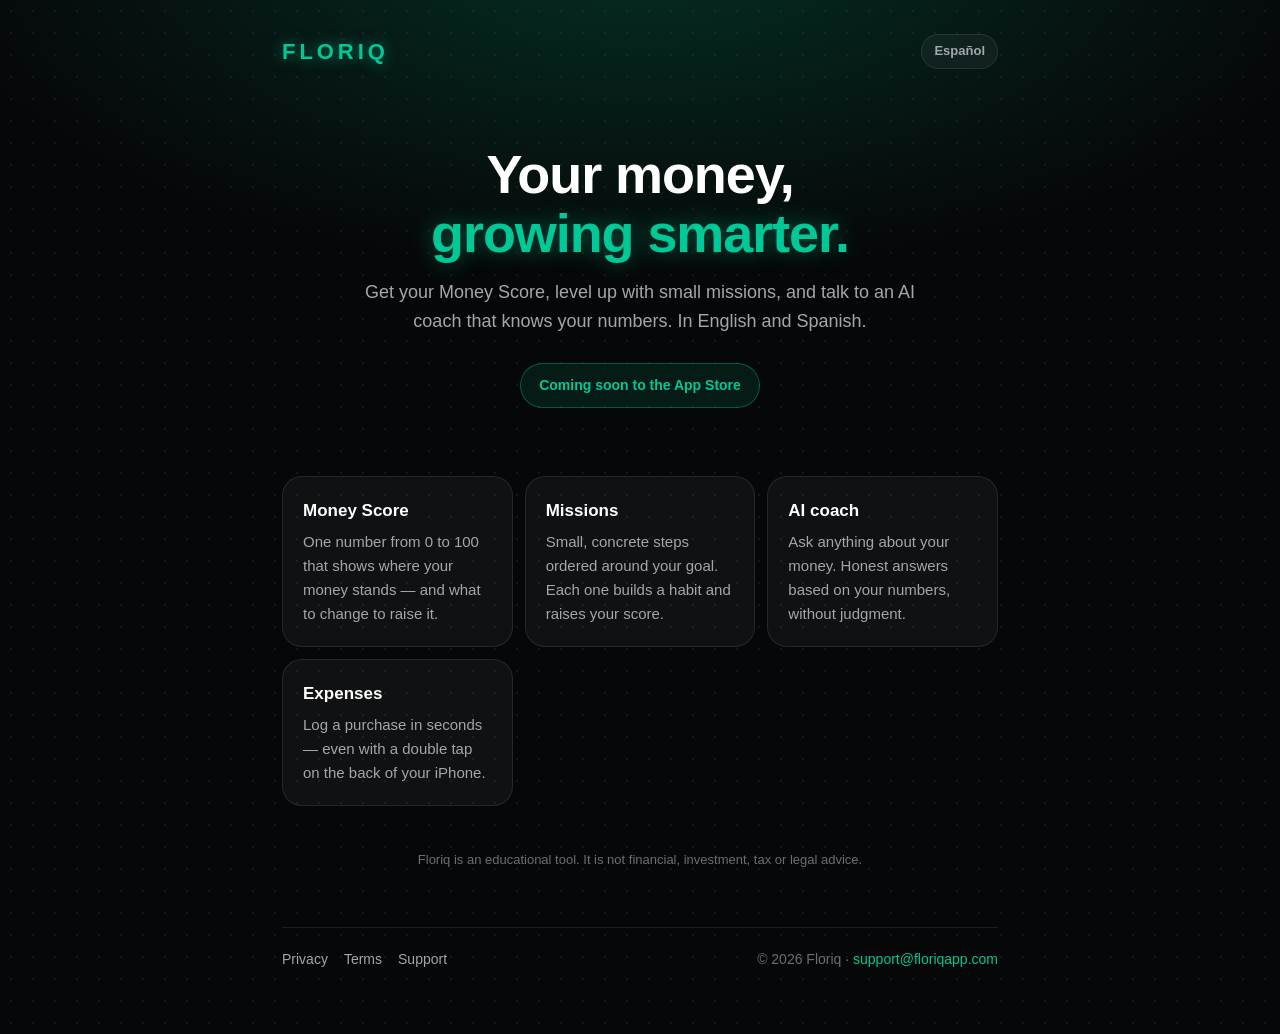
==== index.html @ 564a8830 "Web de Floriq" ====
<!doctype html>
<html lang="en">
<head>
<meta charset="utf-8">
<meta name="viewport" content="width=device-width, initial-scale=1">
<title>Floriq — Your money, growing smarter</title>
<meta name="description" content="Money Score, missions and an AI coach for your money.">
<meta name="theme-color" content="#060708">
<link rel="stylesheet" href="/style.css">
</head>
<body>
<div class="wrap">
<header class="top"><div class="mark"><a href="/">FLORIQ</a></div><a class="lang" href="/es/">Español</a></header>
<section class="hero">
<h1>Your money,<br><span>growing smarter.</span></h1>
<p>Get your Money Score, level up with small missions, and talk to an AI coach that knows your numbers. In English and Spanish.</p>
<span class="badge">Coming soon to the App Store</span>
</section>
<section class="grid">
<div class="card"><h3>Money Score</h3><p>One number from 0 to 100 that shows where your money stands — and what to change to raise it.</p></div>
<div class="card"><h3>Missions</h3><p>Small, concrete steps ordered around your goal. Each one builds a habit and raises your score.</p></div>
<div class="card"><h3>AI coach</h3><p>Ask anything about your money. Honest answers based on your numbers, without judgment.</p></div>
<div class="card"><h3>Expenses</h3><p>Log a purchase in seconds — even with a double tap on the back of your iPhone.</p></div>
</section>
<p style="color:var(--dim);font-size:13px;text-align:center">Floriq is an educational tool. It is not financial, investment, tax or legal advice.</p>
<footer><nav><a href="/privacy/">Privacy</a><a href="/terms/">Terms</a><a href="/support/">Support</a></nav><span>© 2026 Floriq · <a href="mailto:support@floriqapp.com">support@floriqapp.com</a></span></footer>
</div>
</body>
</html>
---- style.css ----
:root{--bg:#060708;--text:#fff;--muted:#a3a6ab;--dim:#6b6e73;--accent:#00C896;--accent2:#3BE8BA;--glass:rgba(255,255,255,.045);--border:rgba(255,255,255,.09);--tint:rgba(0,200,150,.10);--tintb:rgba(0,200,150,.35)}
*{box-sizing:border-box}
html{-webkit-text-size-adjust:100%}
body{margin:0;background:var(--bg);color:var(--text);font-family:-apple-system,BlinkMacSystemFont,"SF Pro Text","Segoe UI",Roboto,Helvetica,Arial,sans-serif;line-height:1.6;
  background-image:radial-gradient(ellipse 80% 45% at 50% -5%,rgba(0,200,150,.20),transparent 70%),radial-gradient(rgba(255,255,255,.06) 1px,transparent 1px);background-size:100% 100%,22px 22px}
a{color:var(--accent);text-decoration:none}a:hover{text-decoration:underline}
.wrap{max-width:760px;margin:0 auto;padding:28px 22px 64px}
header.top{display:flex;justify-content:space-between;align-items:center;padding:6px 0 28px}
.mark{font-weight:900;letter-spacing:.18em;color:var(--accent);font-size:22px;text-shadow:0 0 14px rgba(0,200,150,.6)}
.mark a{color:inherit;text-decoration:none}
.lang{font-size:13px;font-weight:700;border:1px solid var(--border);background:var(--glass);border-radius:99px;padding:6px 12px;color:var(--muted)}
.hero{text-align:center;padding:48px 0 24px}
.hero h1{font-size:clamp(34px,7vw,54px);line-height:1.08;margin:0 0 16px;font-weight:800;letter-spacing:-.02em}
.hero h1 span{color:var(--accent);text-shadow:0 0 24px rgba(0,200,150,.45)}
.hero p{color:var(--muted);font-size:18px;max-width:560px;margin:0 auto 28px}
.badge{display:inline-block;border:1px solid var(--tintb);background:var(--tint);color:var(--accent);border-radius:99px;padding:10px 18px;font-weight:700;font-size:14px}
.grid{display:grid;grid-template-columns:repeat(auto-fit,minmax(220px,1fr));gap:12px;margin:44px 0}
.card{background:var(--glass);border:1px solid var(--border);border-radius:20px;padding:20px}
.card h3{margin:0 0 6px;font-size:17px}.card p{margin:0;color:var(--muted);font-size:15px}
.doc h1{font-size:32px;margin:8px 0 4px;letter-spacing:-.01em}
.doc .date{color:var(--dim);font-size:14px;margin-bottom:28px}
.doc h2{font-size:20px;margin:34px 0 8px}
.doc h3{font-size:16px;margin:22px 0 6px}
.doc p,.doc li{color:#d6d8db;font-size:16px}
.doc ul{padding-left:22px}.doc li{margin:4px 0}
.summary{background:var(--tint);border:1px solid var(--tintb);border-radius:18px;padding:16px 20px;margin:18px 0 8px}
.summary ul{margin:6px 0}
.faq{background:var(--glass);border:1px solid var(--border);border-radius:16px;padding:14px 18px;margin:10px 0}
.faq h3{margin:0 0 4px}
footer{border-top:1px solid var(--border);margin-top:56px;padding-top:20px;color:var(--dim);font-size:14px;display:flex;flex-wrap:wrap;gap:16px;justify-content:space-between}
footer nav a{color:var(--muted);margin-right:16px}
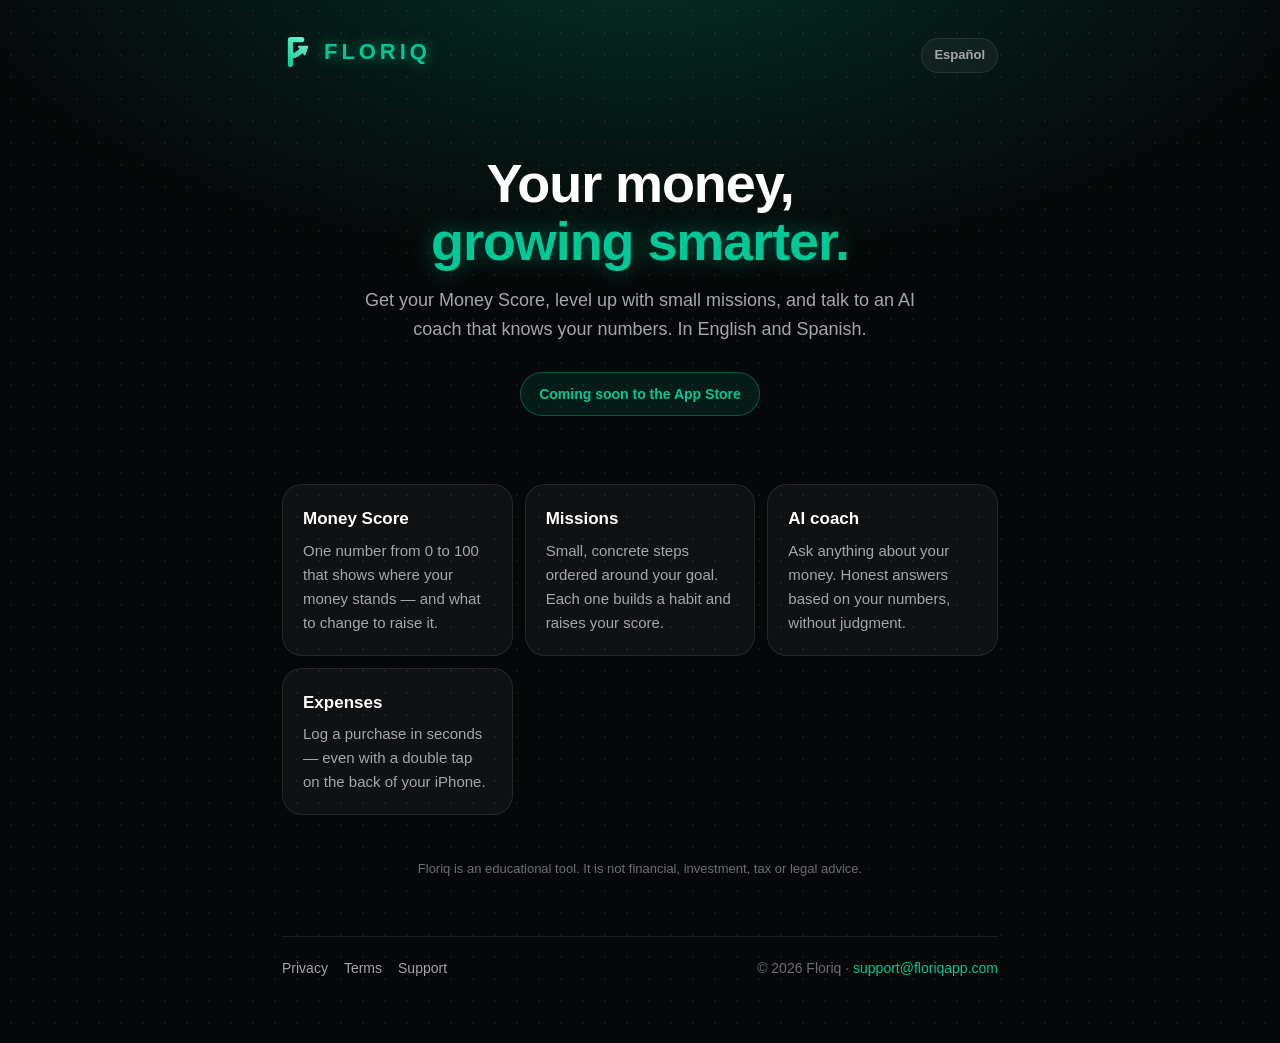
==== commit 49c72f4c: "Add files via upload" ====
--- a/index.html
+++ b/index.html
@@ -7,10 +7,12 @@
 <meta name="description" content="Money Score, missions and an AI coach for your money.">
 <meta name="theme-color" content="#060708">
 <link rel="stylesheet" href="/style.css">
+<link rel="icon" type="image/png" href="/favicon.png">
+<link rel="apple-touch-icon" href="/apple-touch-icon.png">
 </head>
 <body>
 <div class="wrap">
-<header class="top"><div class="mark"><a href="/">FLORIQ</a></div><a class="lang" href="/es/">Español</a></header>
+<header class="top"><div class="mark"><a href="/"><svg xmlns="http://www.w3.org/2000/svg" viewBox="199 204 620 620" aria-hidden="true"><defs><linearGradient id="gr" gradientUnits="userSpaceOnUse" x1="250" y1="820" x2="780" y2="200"><stop offset="0" stop-color="#00C896"/><stop offset="1" stop-color="#8AF5D6"/></linearGradient></defs><path d="M582,274 L362,274 L362,754" stroke="url(#gr)" stroke-width="100" stroke-linecap="round" stroke-linejoin="round" fill="none"/><path d="M362,578 L454,578 L608.8,466.9" stroke="url(#gr)" stroke-width="100" stroke-linecap="round" stroke-linejoin="round" fill="none"/><path d="M688,410 L637.2,562.2 L527.6,409.5 Z" fill="url(#gr)" stroke="url(#gr)" stroke-width="36" stroke-linejoin="round"/></svg><span>FLORIQ</span></a></div><a class="lang" href="/es/">Español</a></header>
 <section class="hero">
 <h1>Your money,<br><span>growing smarter.</span></h1>
 <p>Get your Money Score, level up with small missions, and talk to an AI coach that knows your numbers. In English and Spanish.</p>
--- a/style.css
+++ b/style.css
@@ -7,7 +7,8 @@
 .wrap{max-width:760px;margin:0 auto;padding:28px 22px 64px}
 header.top{display:flex;justify-content:space-between;align-items:center;padding:6px 0 28px}
 .mark{font-weight:900;letter-spacing:.18em;color:var(--accent);font-size:22px;text-shadow:0 0 14px rgba(0,200,150,.6)}
-.mark a{color:inherit;text-decoration:none}
+.mark a{color:inherit;text-decoration:none;display:inline-flex;align-items:center;gap:10px}
+.mark svg{width:32px;height:32px;flex:none}
 .lang{font-size:13px;font-weight:700;border:1px solid var(--border);background:var(--glass);border-radius:99px;padding:6px 12px;color:var(--muted)}
 .hero{text-align:center;padding:48px 0 24px}
 .hero h1{font-size:clamp(34px,7vw,54px);line-height:1.08;margin:0 0 16px;font-weight:800;letter-spacing:-.02em}
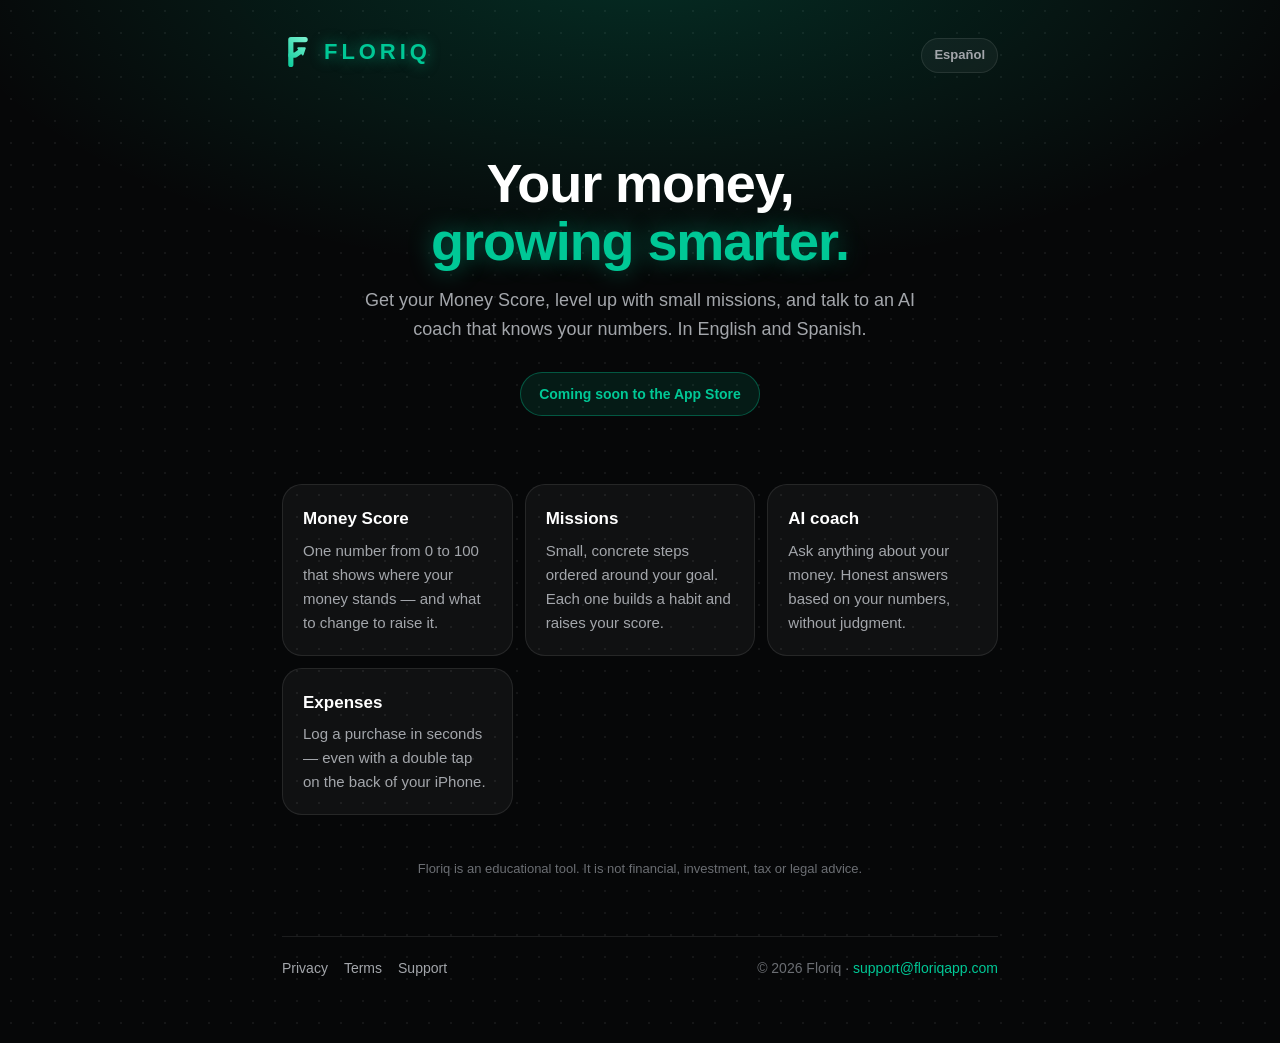
==== commit 69df713d: "Add files via upload" ====
--- a/index.html
+++ b/index.html
@@ -12,7 +12,7 @@
 </head>
 <body>
 <div class="wrap">
-<header class="top"><div class="mark"><a href="/"><svg xmlns="http://www.w3.org/2000/svg" viewBox="199 204 620 620" aria-hidden="true"><defs><linearGradient id="gr" gradientUnits="userSpaceOnUse" x1="250" y1="820" x2="780" y2="200"><stop offset="0" stop-color="#00C896"/><stop offset="1" stop-color="#8AF5D6"/></linearGradient></defs><path d="M582,274 L362,274 L362,754" stroke="url(#gr)" stroke-width="100" stroke-linecap="round" stroke-linejoin="round" fill="none"/><path d="M362,578 L454,578 L608.8,466.9" stroke="url(#gr)" stroke-width="100" stroke-linecap="round" stroke-linejoin="round" fill="none"/><path d="M688,410 L637.2,562.2 L527.6,409.5 Z" fill="url(#gr)" stroke="url(#gr)" stroke-width="36" stroke-linejoin="round"/></svg><span>FLORIQ</span></a></div><a class="lang" href="/es/">Español</a></header>
+<header class="top"><div class="mark"><a href="/"><svg xmlns="http://www.w3.org/2000/svg" viewBox="202 202 620 620" aria-hidden="true"><defs><linearGradient id="gr" gradientUnits="userSpaceOnUse" x1="250" y1="820" x2="780" y2="200"><stop offset="0" stop-color="#00C896"/><stop offset="1" stop-color="#8AF5D6"/></linearGradient></defs><path d="M651,272 L373,272 L373,752" stroke="url(#gr)" stroke-width="100" stroke-linecap="round" stroke-linejoin="round" fill="none"/><path d="M373,573 L457,573 L580.8,484.1" stroke="url(#gr)" stroke-width="100" stroke-linecap="round" stroke-linejoin="round" fill="none"/><path d="M644.3,438.6 L603.6,560.4 L515.9,438.2 Z" fill="url(#gr)" stroke="url(#gr)" stroke-width="36" stroke-linejoin="round"/></svg><span>FLORIQ</span></a></div><a class="lang" href="/es/">Español</a></header>
 <section class="hero">
 <h1>Your money,<br><span>growing smarter.</span></h1>
 <p>Get your Money Score, level up with small missions, and talk to an AI coach that knows your numbers. In English and Spanish.</p>
